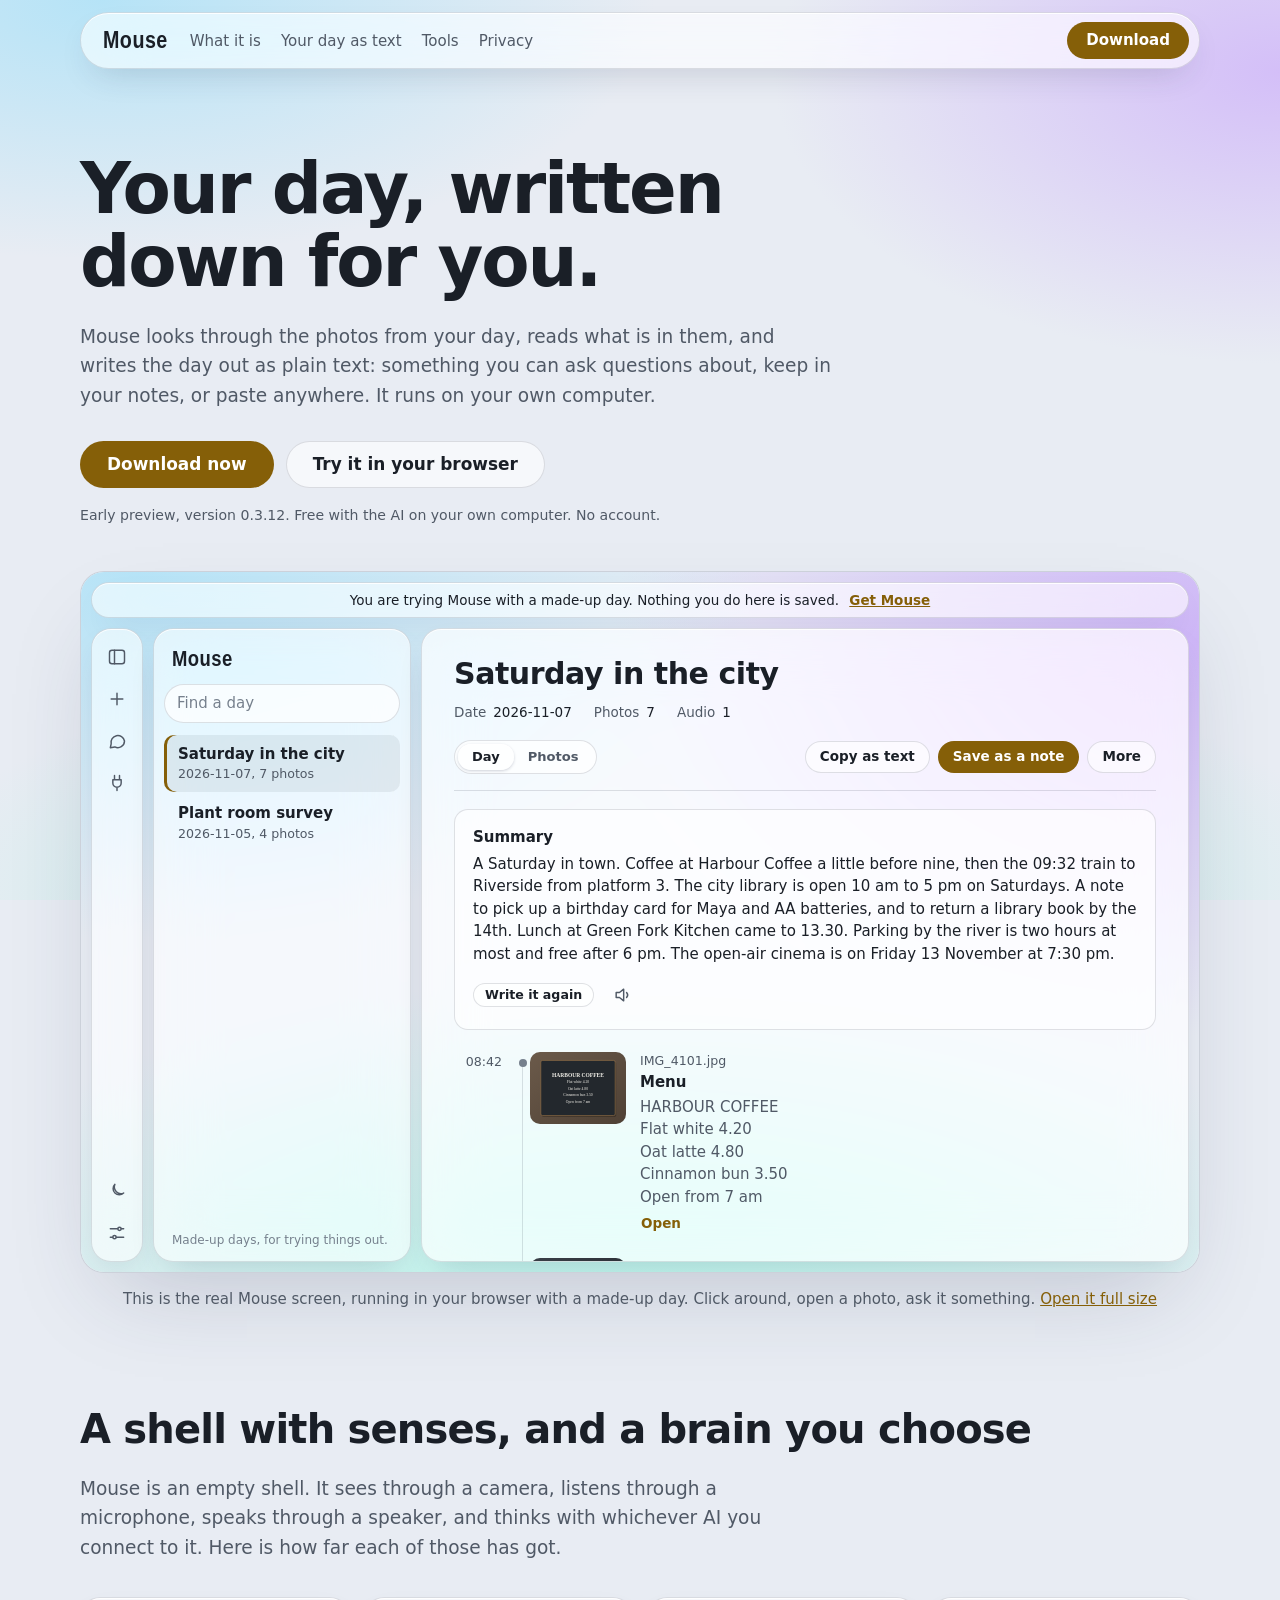
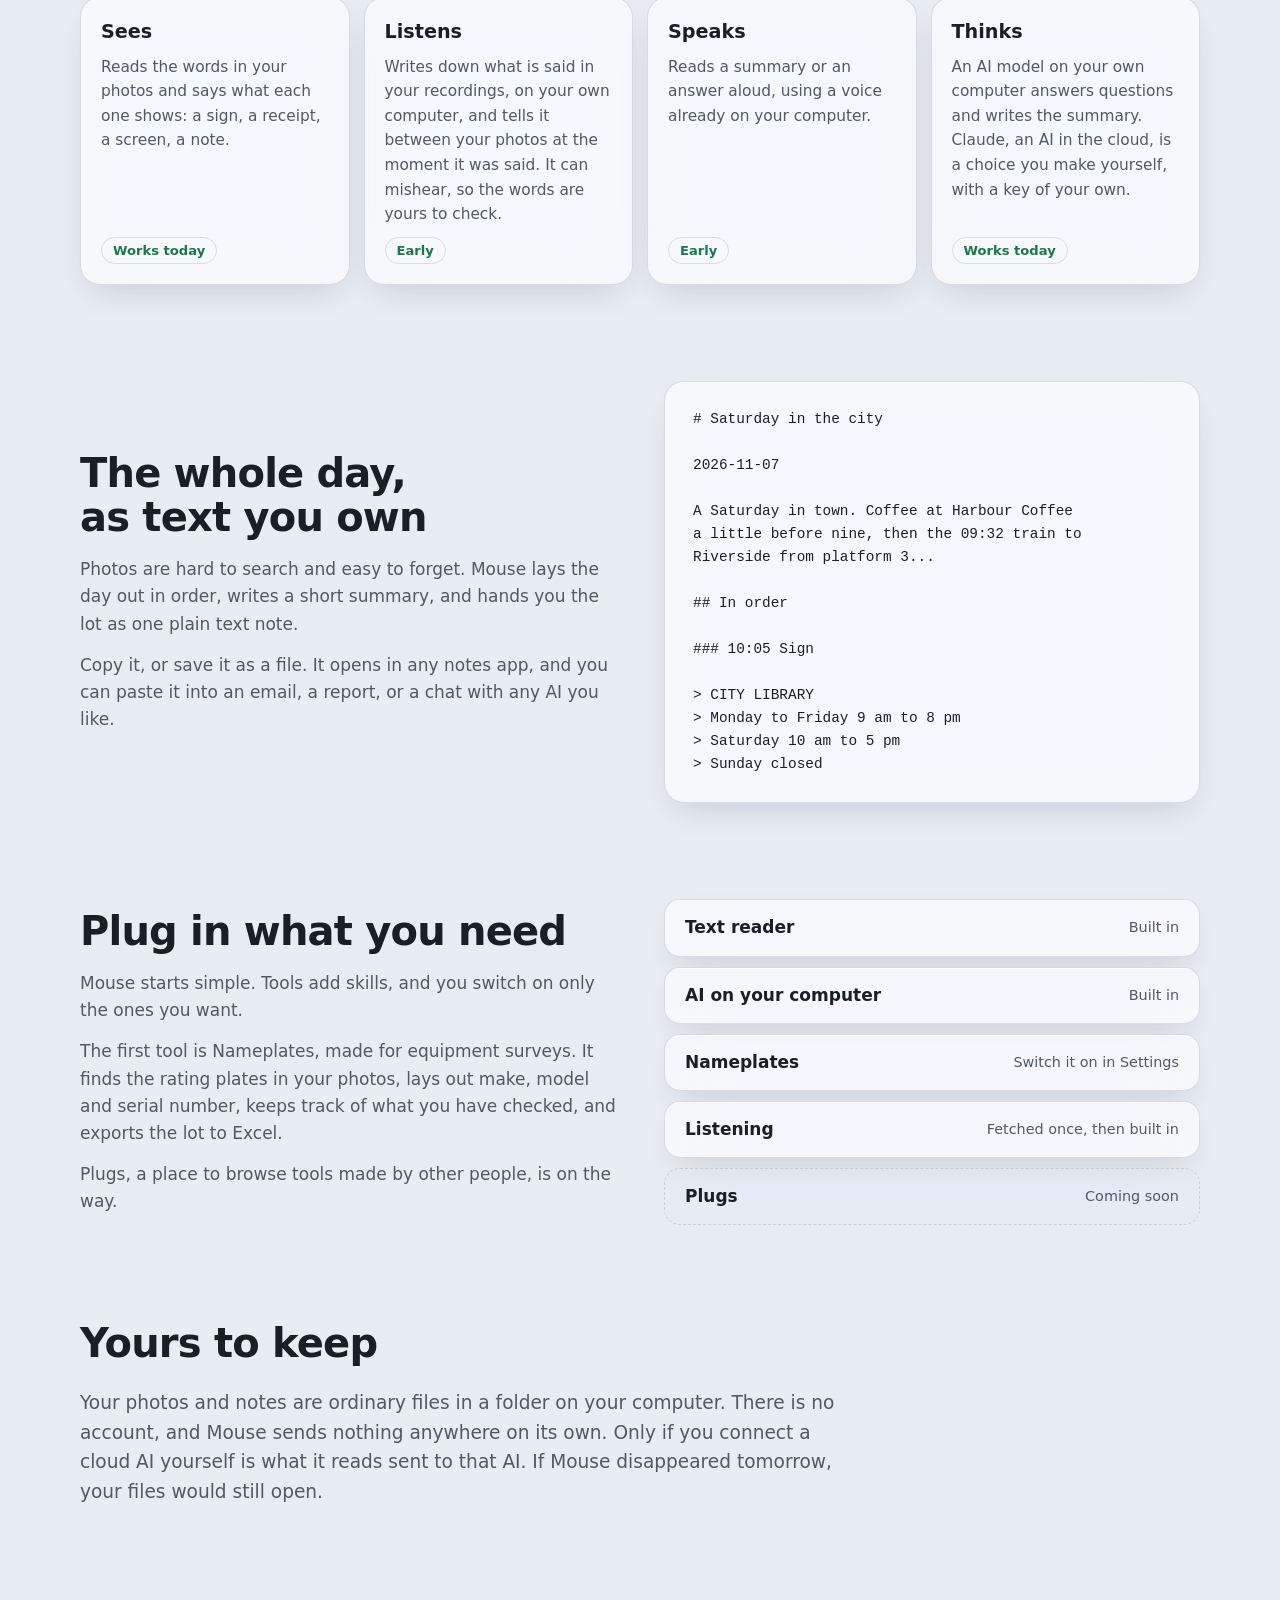
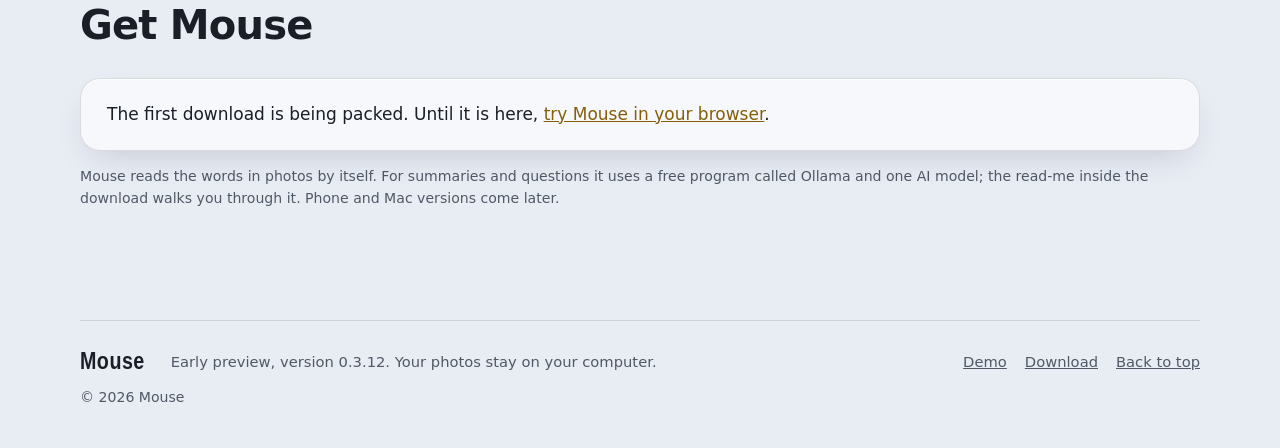
==== index.html @ 890845a1 "The Mouse web page" ====
<!doctype html>
<html lang="en">
<head>
  <meta charset="utf-8">
  <meta name="viewport" content="width=device-width, initial-scale=1">
  <title>Mouse: your day, written down for you</title>
  <meta name="description" content="Mouse looks through the photos from your day, reads what is in them, and writes the day out as text. It runs on your own computer.">
  <link rel="icon" href="favicon.svg" type="image/svg+xml">
  <link rel="stylesheet" href="site.css">
</head>
<body class="without-download">

  <header class="top">
    <a class="wordmark" href="#top-of-page">Mouse</a>
    <nav class="top-links" aria-label="On this page">
      <a href="#shell">What it is</a>
      <a href="#text">Your day as text</a>
      <a href="#tools">Tools</a>
      <a href="#yours">Privacy</a>
    </nav>
    <a class="button button-main" href="#download">Download</a>
  </header>

  <main id="top-of-page">

    <section class="hero">
      <h1>Your day, written down for you.</h1>
      <p class="lead">Mouse looks through the photos from your day, reads what is in them, and writes the day out as plain text: something you can ask questions about, keep in your notes, or paste anywhere. It runs on your own computer.</p>
      <div class="hero-actions">
        <a class="button button-main button-large" href="#download">Download now</a>
        <a class="button button-large" href="demo/">Try it in your browser</a>
      </div>
      <p class="small">Early preview, version 0.3.12. Free with the AI on your own computer. No account.</p>
    </section>

    <!-- The real screen, running here with a made-up day. -->
    <section class="stage" aria-label="Live demo">
      <iframe class="stage-screen" src="demo/" title="Mouse, running with a made-up day" loading="lazy"></iframe>
      <p class="stage-note">This is the real Mouse screen, running in your browser with a made-up day. Click around, open a photo, ask it something. <a href="demo/">Open it full size</a></p>
    </section>

    <section class="band" id="shell">
      <h2>A shell with senses, and a brain you choose</h2>
      <p class="lead">Mouse is an empty shell. It sees through a camera, listens through a microphone, speaks through a speaker, and thinks with whichever AI you connect to it. Here is how far each of those has got.</p>
      <ul class="senses">
        <li class="pane">
          <h3>Sees</h3>
          <p>Reads the words in your photos and says what each one shows: a sign, a receipt, a screen, a note.</p>
          <span class="status is-ready">Works today</span>
        </li>
        <li class="pane">
          <h3>Listens</h3>
          <p>Writes down what is said in your recordings, on your own computer, and tells it between your photos at the moment it was said. It can mishear, so the words are yours to check.</p>
          <span class="status is-ready">Early</span>
        </li>
        <li class="pane">
          <h3>Speaks</h3>
          <p>Reads a summary or an answer aloud, using a voice already on your computer.</p>
          <span class="status is-ready">Early</span>
        </li>
        <li class="pane">
          <h3>Thinks</h3>
          <p>An AI model on your own computer answers questions and writes the summary. Claude, an AI in the cloud, is a choice you make yourself, with a key of your own.</p>
          <span class="status is-ready">Works today</span>
        </li>
      </ul>
    </section>

    <section class="band split" id="text">
      <div>
        <h2>The whole day, as text you own</h2>
        <p>Photos are hard to search and easy to forget. Mouse lays the day out in order, writes a short summary, and hands you the lot as one plain text note.</p>
        <p>Copy it, or save it as a file. It opens in any notes app, and you can paste it into an email, a report, or a chat with any AI you like.</p>
      </div>
      <pre class="pane note" aria-label="An example of a day as text"># Saturday in the city

2026-11-07

A Saturday in town. Coffee at Harbour Coffee
a little before nine, then the 09:32 train to
Riverside from platform 3...

## In order

### 10:05 Sign

> CITY LIBRARY
> Monday to Friday 9 am to 8 pm
> Saturday 10 am to 5 pm
> Sunday closed</pre>
    </section>

    <section class="band split" id="tools">
      <div>
        <h2>Plug in what you need</h2>
        <p>Mouse starts simple. Tools add skills, and you switch on only the ones you want.</p>
        <p>The first tool is Nameplates, made for equipment surveys. It finds the rating plates in your photos, lays out make, model and serial number, keeps track of what you have checked, and exports the lot to Excel.</p>
        <p>Plugs, a place to browse tools made by other people, is on the way.</p>
      </div>
      <ul class="tool-list">
        <li class="pane"><strong>Text reader</strong><span>Built in</span></li>
        <li class="pane"><strong>AI on your computer</strong><span>Built in</span></li>
        <li class="pane"><strong>Nameplates</strong><span>Switch it on in Settings</span></li>
        <li class="pane"><strong>Listening</strong><span>Fetched once, then built in</span></li>
        <li class="pane is-later"><strong>Plugs</strong><span>Coming soon</span></li>
      </ul>
    </section>

    <section class="band" id="yours">
      <h2>Yours to keep</h2>
      <p class="lead">Your photos and notes are ordinary files in a folder on your computer. There is no account, and Mouse sends nothing anywhere on its own. Only if you connect a cloud AI yourself is what it reads sent to that AI. If Mouse disappeared tomorrow, your files would still open.</p>
    </section>

    <section class="band" id="download">
      <h2>Get Mouse</h2>

      <div class="downloads has-download">
        <div class="pane download">
          <h3>Windows</h3>
          <a class="button button-main button-large" href="download/Mouse-windows.zip" download>Download for Windows</a>
          <ol>
            <li>Unzip the folder anywhere you like.</li>
            <li>Double-click <strong>Mouse.exe</strong>. Windows may say it does not know this program yet: choose <em>More info</em>, then <em>Run anyway</em>.</li>
            <li>Mouse opens in a window of its own. To stop it, close the window.</li>
          </ol>
        </div>
        <div class="pane download">
          <h3>Linux</h3>
          <a class="button button-large" href="download/mouse-linux.tar.gz" download>Download for Linux</a>
          <ol>
            <li>Unpack the folder.</li>
            <li>Run <strong>./mouse</strong> from inside it.</li>
            <li>Mouse opens in your web browser. Keep the terminal open while you use it.</li>
          </ol>
        </div>
      </div>

      <p class="pane no-download">The first download is being packed. Until it is here, <a href="demo/">try Mouse in your browser</a>.</p>

      <p class="small">Mouse reads the words in photos by itself. For summaries and questions it uses a free program called Ollama and one AI model; the read-me inside the download walks you through it. Phone and Mac versions come later.</p>
    </section>
  </main>

  <footer class="foot">
    <span class="wordmark">Mouse</span>
    <span>Early preview, version 0.3.12. Your photos stay on your computer.</span>
    <nav aria-label="Footer">
      <a href="demo/">Demo</a>
      <a href="#download">Download</a>
      <a href="#top-of-page">Back to top</a>
    </nav>
    <span class="small">© 2026 Mouse</span>
  </footer>

</body>
</html>
---- site.css ----
/* The Mouse web page.
 *
 * It wears the same clothes as the app: panes of frosted glass over a soft
 * coloured background, one amber accent, plain system lettering with the
 * stamped "Mouse" wordmark. It follows the visitor's light or dark setting.
 * No outside fonts, scripts or trackers.
 */

:root {
  --ui: "Segoe UI Variable Text", "Segoe UI", system-ui, -apple-system, "Noto Sans", "Liberation Sans", sans-serif;
  --stamped: "Bahnschrift", "DIN Alternate", "Roboto Condensed", "Arial Narrow", "Liberation Sans Narrow", sans-serif;

  --pane: rgb(22 24 31 / 0.6);
  --text: #eceef2;
  --muted: #aab0bc;
  --line: rgb(255 255 255 / 0.11);
  --edge: rgb(255 255 255 / 0.14);
  --raised: rgb(255 255 255 / 0.07);
  --hover: rgb(255 255 255 / 0.13);
  --accent: #e5b85c;
  --accent-strong: #f1c979;
  --on-accent: #15161a;
  --green: #5fd198;
  --shadow: rgb(0 0 0 / 0.5);
  --wall: #0b0d12;
  --pool-1: hsl(198 62% 32%);
  --pool-2: hsl(262 62% 33%);
  --pool-3: hsl(168 62% 27%);
  color-scheme: dark;
}

@media (prefers-color-scheme: light) {
  :root {
    --pane: rgb(255 255 255 / 0.62);
    --text: #1a1f27;
    --muted: #505966;
    --line: rgb(20 30 50 / 0.13);
    --edge: rgb(255 255 255 / 0.9);
    --raised: rgb(255 255 255 / 0.62);
    --hover: rgb(20 30 50 / 0.08);
    --accent: #855f08;
    --accent-strong: #6b4c05;
    --on-accent: #ffffff;
    --green: #18794a;
    --shadow: rgb(40 50 80 / 0.22);
    --wall: #e8ecf3;
    --pool-1: hsl(198 80% 84%);
    --pool-2: hsl(262 80% 86%);
    --pool-3: hsl(168 70% 84%);
    color-scheme: light;
  }
}

* { box-sizing: border-box; }

html { scroll-behavior: smooth; scroll-padding-top: 90px; }

@media (prefers-reduced-motion: reduce) {
  html { scroll-behavior: auto; }
}

body {
  margin: 0;
  background:
    radial-gradient(ellipse 60% 40% at 8% 0%, var(--pool-1), transparent 72%),
    radial-gradient(ellipse 55% 45% at 100% 8%, var(--pool-2), transparent 72%),
    radial-gradient(ellipse 80% 40% at 50% 100%, var(--pool-3), transparent 72%),
    var(--wall);
  background-attachment: fixed;
  color: var(--text);
  font: 17px/1.6 var(--ui);
}

h1, h2, h3, p, ul, ol { margin: 0; padding: 0; }

ul { list-style: none; }

a { color: var(--accent); }

:focus-visible { outline: 2px solid var(--accent); outline-offset: 3px; }

main, .top, .foot { width: min(1120px, calc(100% - 32px)); margin-inline: auto; }

/* ---------- Glass ---------- */

.pane, .top {
  background: var(--pane);
  -webkit-backdrop-filter: blur(30px) saturate(170%);
  backdrop-filter: blur(30px) saturate(170%);
  border: 1px solid var(--line);
  box-shadow: inset 0 1px 0 var(--edge), 0 14px 34px -14px var(--shadow);
  border-radius: 20px;
}

/* ---------- Top bar ---------- */

.top {
  position: sticky;
  top: 12px;
  z-index: 5;
  display: flex;
  align-items: center;
  gap: 22px;
  margin-top: 12px;
  padding: 9px 10px 9px 22px;
  border-radius: 999px;
}

.wordmark {
  color: var(--text);
  font: 600 1.5rem/1.2 var(--stamped);
  letter-spacing: 0.02em;
  text-decoration: none;
}

.top-links { display: flex; flex-wrap: wrap; gap: 4px 20px; flex: 1; }

.top-links a { color: var(--muted); font-size: 0.94rem; text-decoration: none; }

.top-links a:hover { color: var(--text); }

/* ---------- Buttons ---------- */

.button {
  display: inline-block;
  padding: 7px 18px;
  border: 1px solid var(--line);
  border-radius: 999px;
  background: var(--raised);
  color: var(--text);
  font: 600 0.94rem/1.4 var(--ui);
  text-decoration: none;
}

.button:hover { background: var(--hover); }

.button-main { border-color: transparent; background: var(--accent); color: var(--on-accent); }

.button-main:hover { background: var(--accent-strong); }

.button-large { padding: 11px 26px; font-size: 1.06rem; }

/* ---------- Opening ---------- */

.hero { padding: 84px 0 44px; max-width: 800px; }

h1 {
  font: 600 clamp(2.5rem, 6.2vw, 4.4rem)/1.04 var(--ui);
  letter-spacing: -0.03em;
  text-wrap: balance;
}

.lead { margin-top: 22px; max-width: 64ch; color: var(--muted); font-size: 1.16rem; }

.hero-actions { display: flex; flex-wrap: wrap; gap: 12px; margin-top: 30px; }

.small { margin-top: 16px; color: var(--muted); font-size: 0.88rem; }

/* The live demo: the app itself in a frame. */

.stage-screen {
  display: block;
  width: 100%;
  height: min(720px, 78vh);
  border: 1px solid var(--line);
  border-radius: 24px;
  box-shadow: 0 40px 90px -30px var(--shadow);
  background: var(--wall);
}

.stage-note { margin-top: 14px; color: var(--muted); font-size: 0.94rem; text-align: center; }

/* ---------- Sections ---------- */

.band { padding: 96px 0 0; }

h2 {
  font: 600 clamp(1.8rem, 3.6vw, 2.5rem)/1.12 var(--ui);
  letter-spacing: -0.02em;
  text-wrap: balance;
}

h3 { font: 600 1.2rem/1.3 var(--ui); }

.band p + p { margin-top: 14px; }

.split { display: grid; grid-template-columns: minmax(0, 1fr) minmax(0, 1fr); gap: 48px; align-items: center; }

.split p { margin-top: 16px; color: var(--muted); max-width: 54ch; }

/* The four senses */

.senses { display: grid; grid-template-columns: repeat(4, minmax(0, 1fr)); gap: 14px; margin-top: 34px; }

.senses li { display: flex; flex-direction: column; gap: 10px; padding: 22px 20px 20px; }

.senses p { flex: 1; color: var(--muted); font-size: 0.96rem; }

.status {
  align-self: flex-start;
  padding: 2px 11px;
  border: 1px solid var(--line);
  border-radius: 999px;
  color: var(--muted);
  font-size: 0.82rem;
  font-weight: 600;
}

.status.is-ready { color: var(--green); }

/* The day as text */

.note {
  margin: 0;
  padding: 26px 28px;
  overflow-x: auto;
  font: 0.9rem/1.6 ui-monospace, "Cascadia Mono", Consolas, "Liberation Mono", monospace;
  color: var(--text);
}

/* Tools */

.tool-list { display: flex; flex-direction: column; gap: 10px; }

.tool-list li {
  display: flex;
  align-items: center;
  justify-content: space-between;
  gap: 16px;
  padding: 14px 20px;
  border-radius: 16px;
}

.tool-list span { color: var(--muted); font-size: 0.9rem; text-align: right; }

.tool-list .is-later { background: none; border-style: dashed; box-shadow: none; }

/* Download */

.downloads { display: grid; grid-template-columns: repeat(2, minmax(0, 1fr)); gap: 14px; margin-top: 30px; }

.download { display: flex; flex-direction: column; align-items: flex-start; gap: 16px; padding: 26px 26px 24px; }

.download ol { padding-left: 1.3em; color: var(--muted); font-size: 0.96rem; }

.download li + li { margin-top: 6px; }

.download strong, .download em { color: var(--text); font-style: normal; }

.no-download { display: none; margin-top: 30px; padding: 22px 26px; }

/* Until there is a download to give, say so instead of offering dead links. */
.without-download .has-download { display: none; }
.without-download .no-download { display: block; }

/* ---------- Footer ---------- */

.foot {
  display: flex;
  flex-wrap: wrap;
  align-items: center;
  gap: 10px 26px;
  margin-top: 110px;
  padding: 26px 0 40px;
  border-top: 1px solid var(--line);
  color: var(--muted);
  font-size: 0.92rem;
}

.foot nav { display: flex; gap: 18px; margin-left: auto; }

.foot a { color: var(--muted); }

.foot a:hover { color: var(--text); }

.foot .small { margin: 0; width: 100%; }

/* ---------- Small screens ---------- */

@media (max-width: 860px) {
  .top-links { display: none; }
  .top { justify-content: space-between; }
  .hero { padding: 56px 0 34px; }
  .band { padding-top: 70px; }
  .split { grid-template-columns: minmax(0, 1fr); gap: 26px; }
  .senses { grid-template-columns: repeat(2, minmax(0, 1fr)); }
  .downloads { grid-template-columns: minmax(0, 1fr); }
  .stage-screen { height: 620px; border-radius: 18px; }
  .foot nav { margin-left: 0; }
}

@media (max-width: 480px) {
  body { font-size: 16px; }
  .senses { grid-template-columns: minmax(0, 1fr); }
}
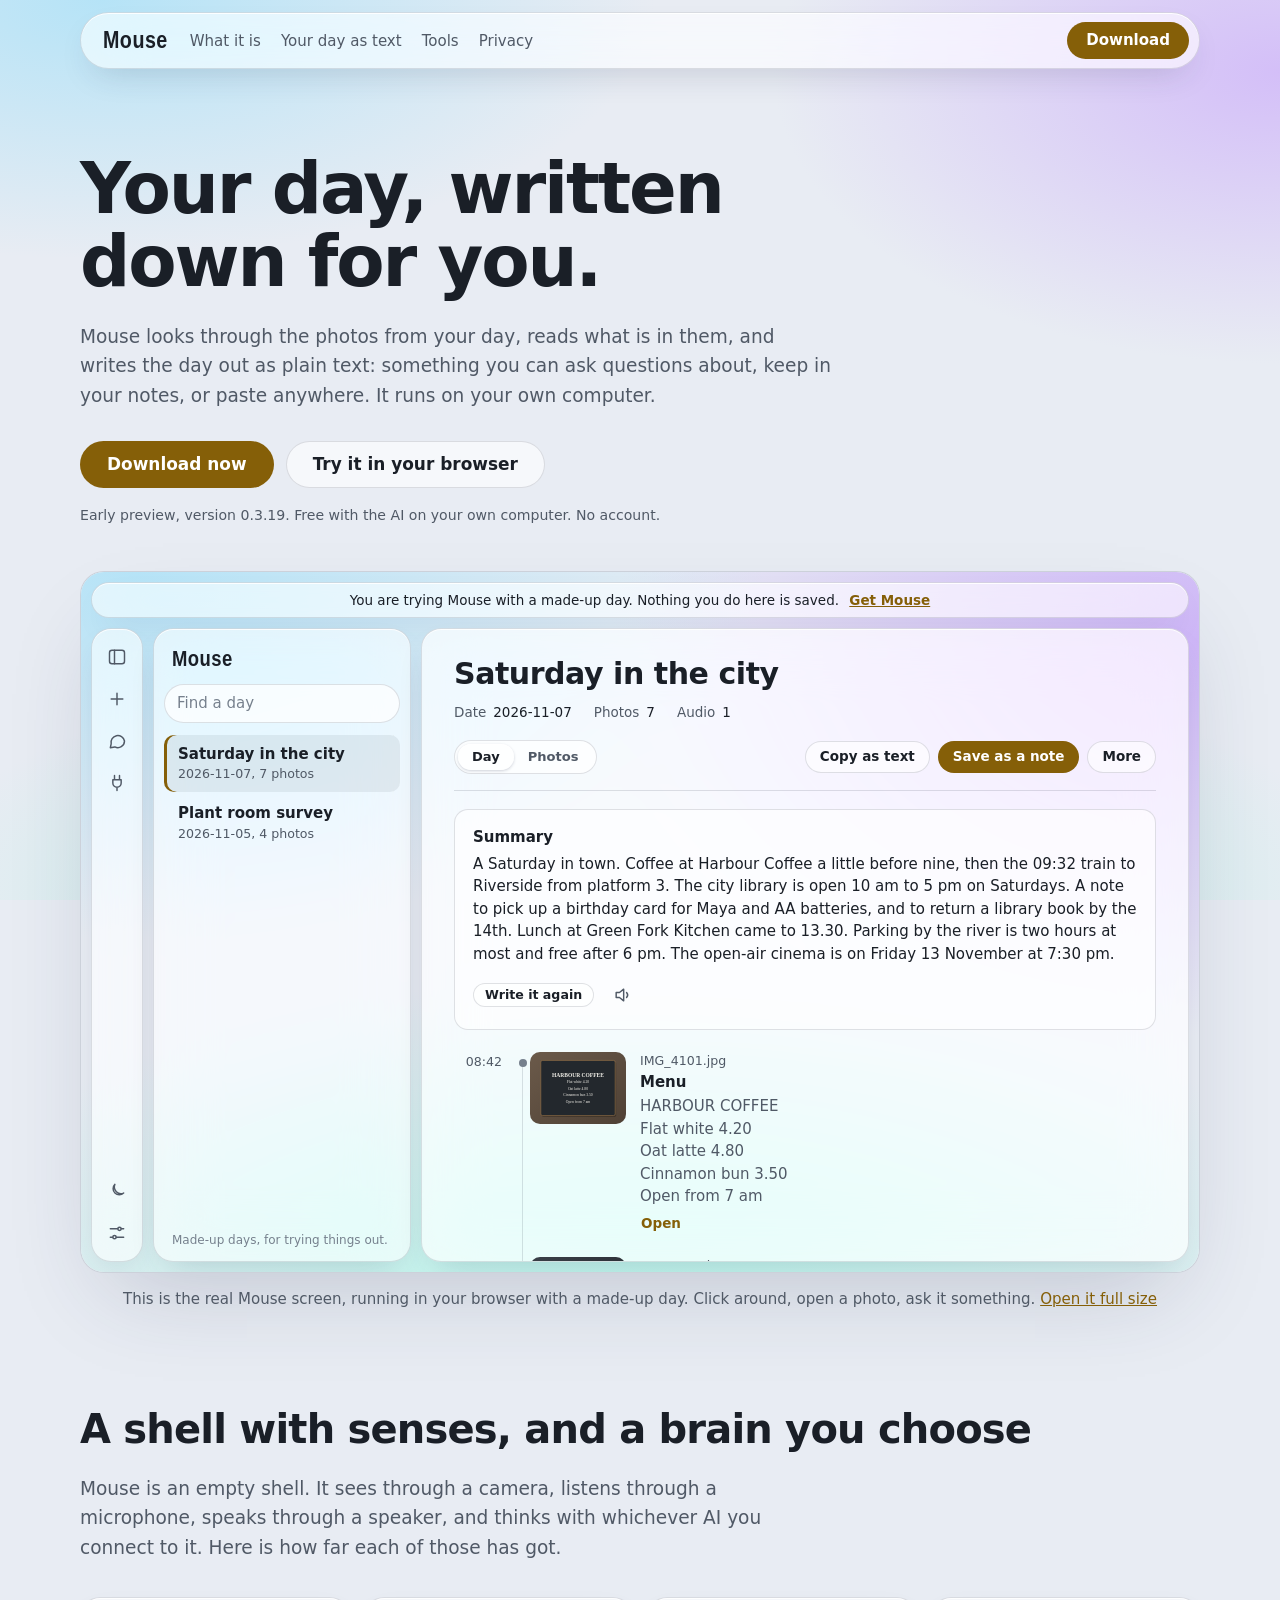
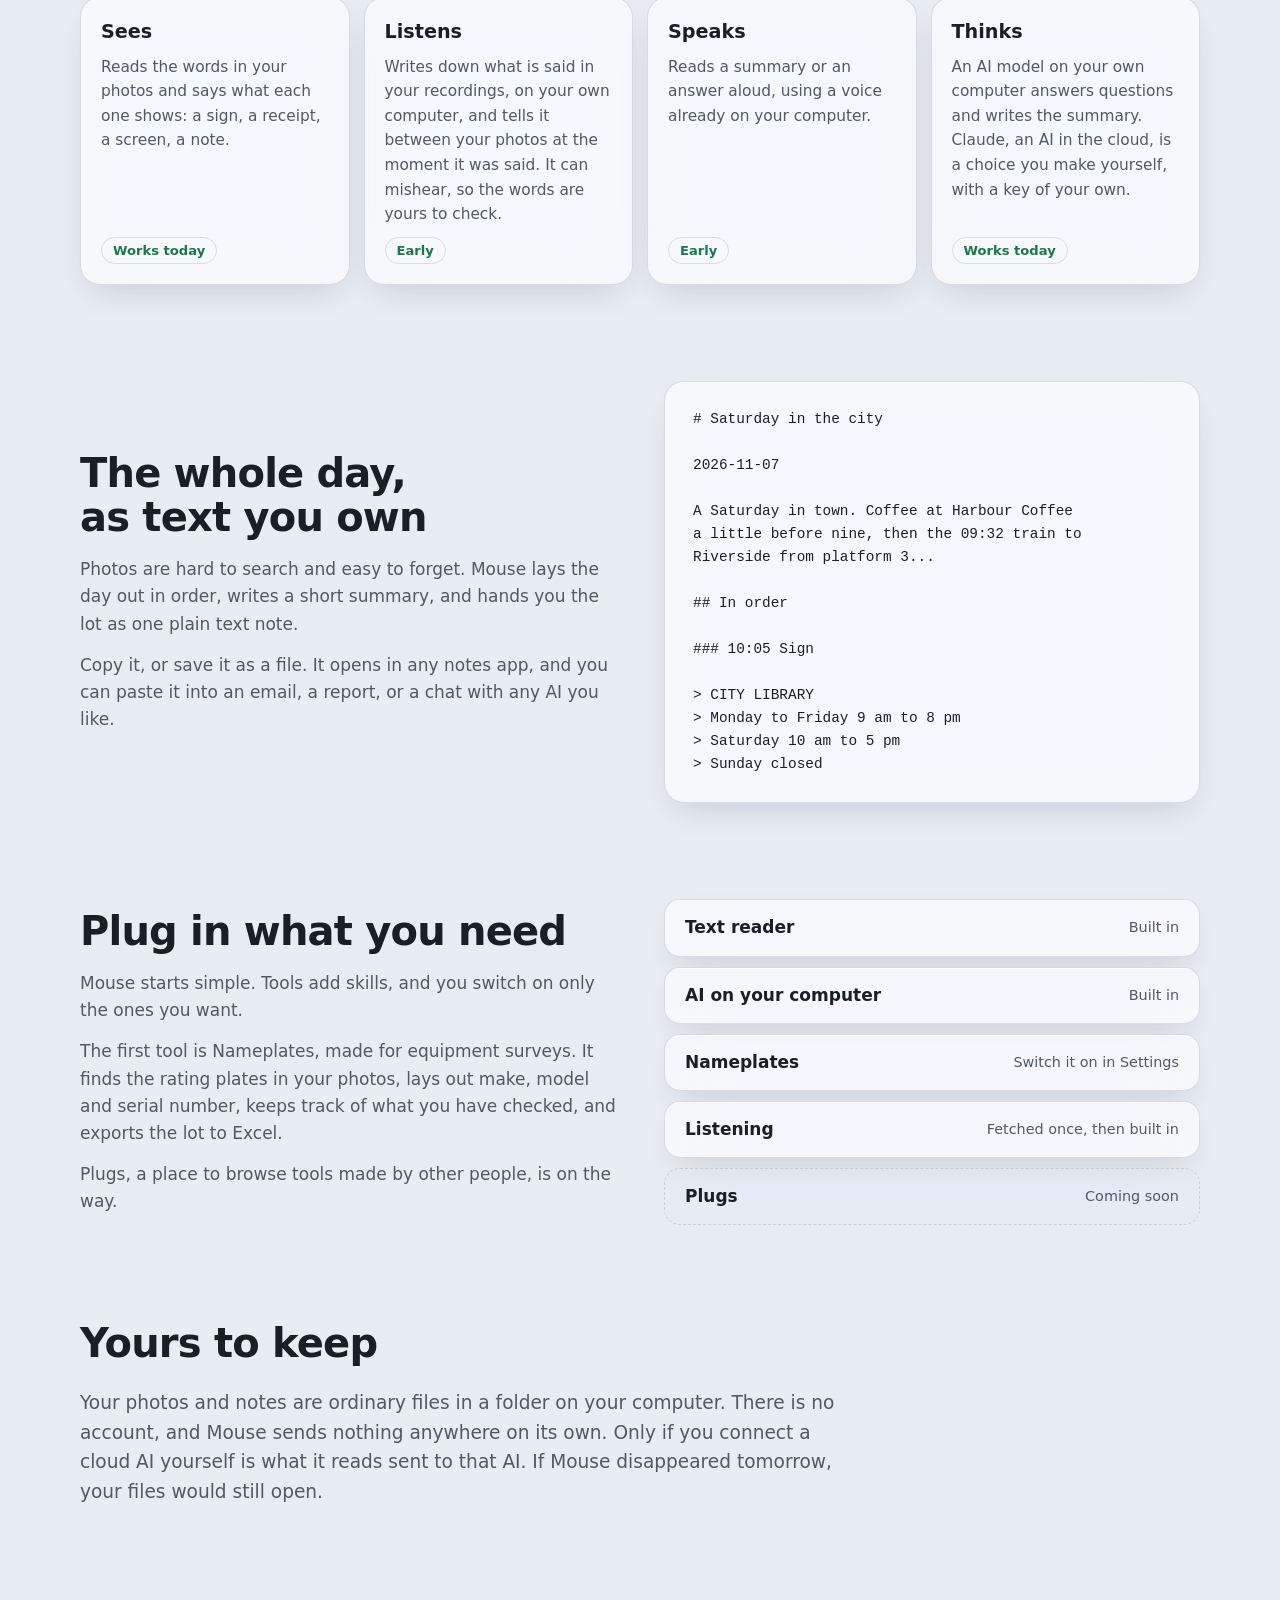
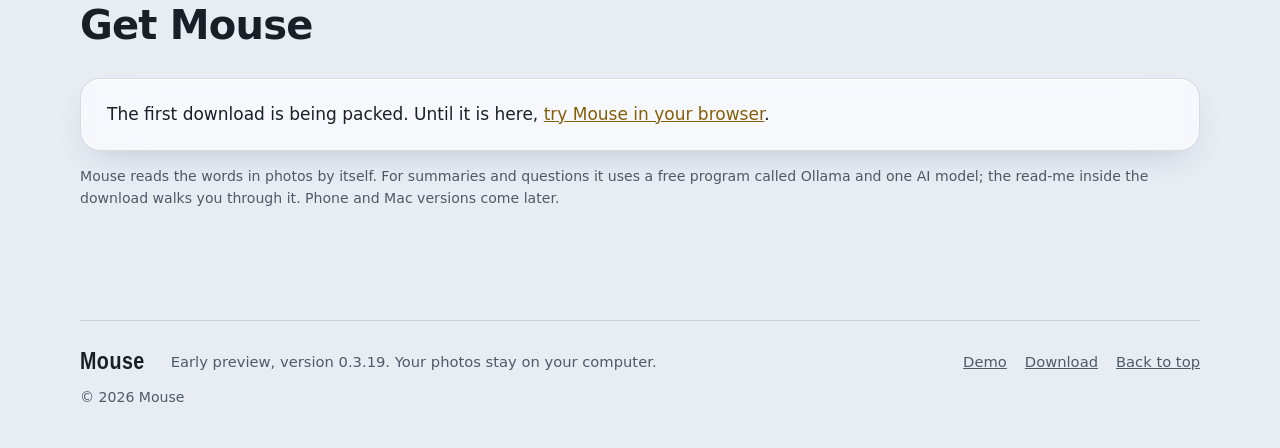
==== commit 45ebb221: "The Mouse web page" ====
--- a/index.html
+++ b/index.html
@@ -30,7 +30,7 @@
         <a class="button button-main button-large" href="#download">Download now</a>
         <a class="button button-large" href="demo/">Try it in your browser</a>
       </div>
-      <p class="small">Early preview, version 0.3.12. Free with the AI on your own computer. No account.</p>
+      <p class="small">Early preview, version 0.3.19. Free with the AI on your own computer. No account.</p>
     </section>
 
     <!-- The real screen, running here with a made-up day. -->
@@ -143,7 +143,7 @@
 
   <footer class="foot">
     <span class="wordmark">Mouse</span>
-    <span>Early preview, version 0.3.12. Your photos stay on your computer.</span>
+    <span>Early preview, version 0.3.19. Your photos stay on your computer.</span>
     <nav aria-label="Footer">
       <a href="demo/">Demo</a>
       <a href="#download">Download</a>
